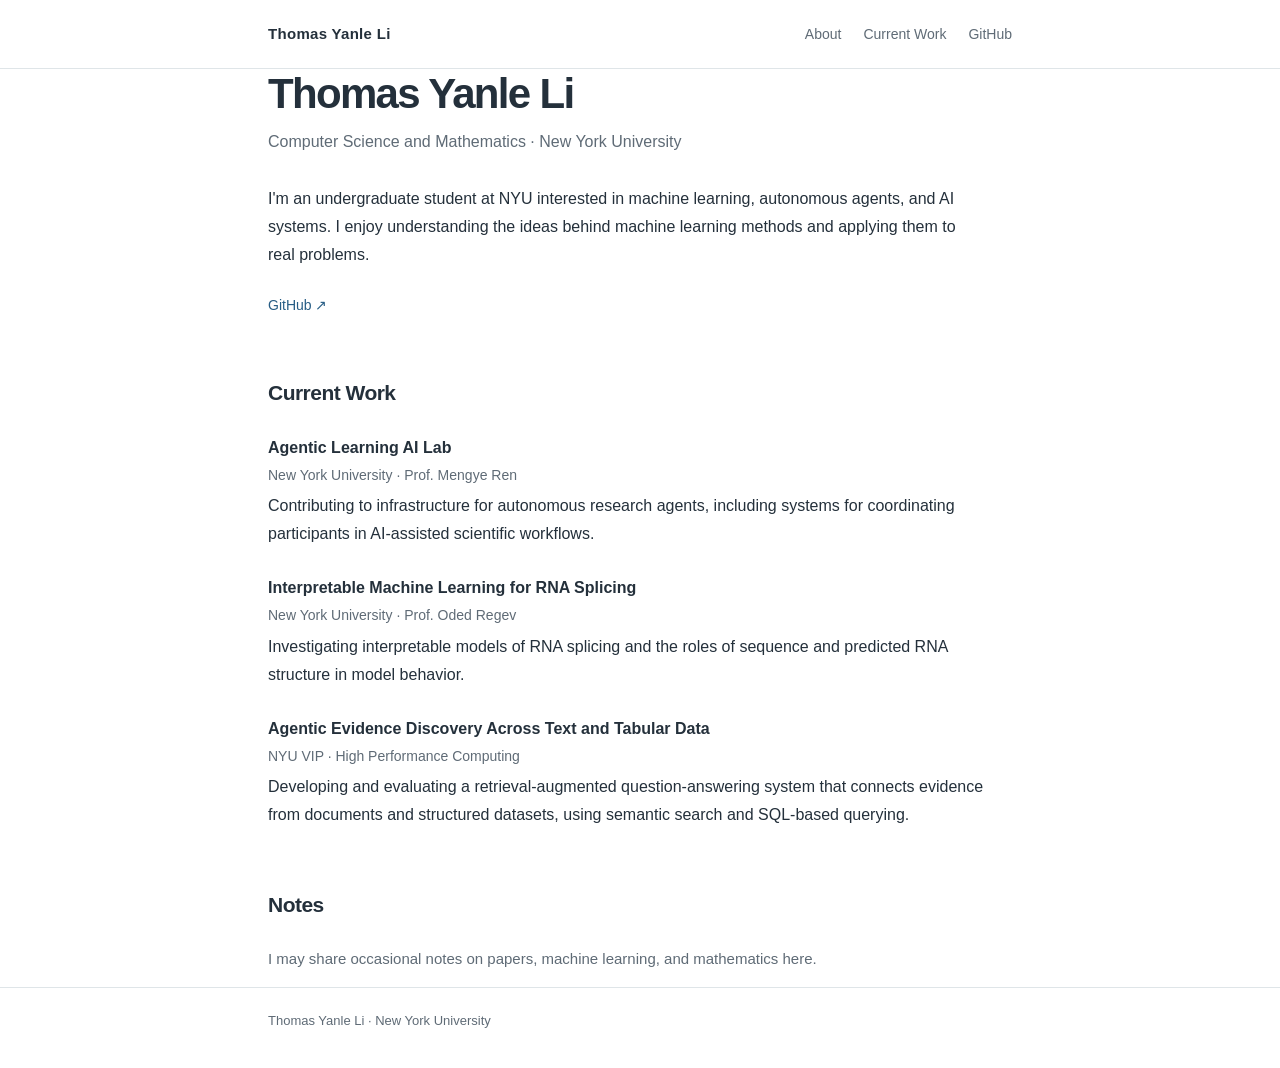
==== index.html @ ef01f73b "Add files via upload" ====
<!DOCTYPE html>
<html lang="en">
<head>
  <meta charset="utf-8">
  <meta name="viewport" content="width=device-width, initial-scale=1">
  <meta name="description" content="Thomas Yanle Li — Computer Science and Mathematics at New York University.">
  <title>Thomas Yanle Li</title>
  <style>
    :root { color-scheme: light; --ink: #24303b; --muted: #5f6b76; --line: #dfe5e8; --link: #275d85; --bg: #ffffff; }
    * { box-sizing: border-box; }
    html { scroll-behavior: smooth; }
    body { margin: 0; background: var(--bg); color: var(--ink); font: 16px/1.75 -apple-system, BlinkMacSystemFont, "Segoe UI", Roboto, Helvetica, Arial, sans-serif; }
    .container { max-width: 800px; padding: 0 28px; margin: 0 auto; }
    header { border-bottom: 1px solid var(--line); }
    header .container { display: flex; align-items: center; justify-content: space-between; gap: 20px; padding-top: 21px; padding-bottom: 21px; }
    .wordmark { font-size: 15px; color: var(--ink); font-weight: 650; text-decoration: none; letter-spacing: .02em; }
    nav { display: flex; align-items: center; gap: 22px; font-size: 14px; }
    nav a, a { color: var(--link); text-decoration: none; }
    nav a { color: var(--muted); }
    a:hover { text-decoration: underline; text-underline-offset: 3px; }
    main { padding-top: 70px; padding-bottom: 80px; }
    h1 { font-size: clamp(32px, 5vw, 42px); font-weight: 650; letter-spacing: -.04em; line-height: 1.2; margin: 0 0 8px; }
    .subtitle { color: var(--muted); margin: 0 0 29px; font-size: 16px; }
    .intro { max-width: 700px; margin: 0 0 15px; }
    .links { display: flex; flex-wrap: wrap; gap: 18px; font-size: 14px; margin-top: 24px; }
    section { margin-top: 58px; }
    h2 { font-size: 21px; font-weight: 650; letter-spacing: -.025em; margin: 0 0 22px; }
    .item { margin-bottom: 26px; }
    .item-title { font-size: 16px; font-weight: 650; margin-bottom: 0; }
    .item-meta { color: var(--muted); font-size: 14px; margin: 1px 0 5px; }
    .item p:last-child { margin-top: 5px; margin-bottom: 0; }
    .notes { color: var(--muted); font-size: 15px; }
    footer { border-top: 1px solid var(--line); padding: 22px 0 35px; font-size: 13px; color: var(--muted); }
    @media (max-width: 570px) { header .container { align-items: flex-start; flex-direction: column; gap: 8px; } main { padding-top: 47px; } section { margin-top: 45px; } }
  </style>
</head>
<body>
  <header>
    <div class="container">
      <a class="wordmark" href="/">Thomas Yanle Li</a>
      <nav aria-label="Primary navigation">
        <a href="#about">About</a>
        <a href="#work">Current Work</a>
        <a href="https://github.com/thomaslylyll" target="_blank" rel="noopener noreferrer">GitHub</a>
      </nav>
    </div>
  </header>

  <main class="container">
    <section id="about" style="margin-top: 0;">
      <h1>Thomas Yanle Li</h1>
      <p class="subtitle">Computer Science and Mathematics · New York University</p>
      <p class="intro">I'm an undergraduate student at NYU interested in machine learning, autonomous agents, and AI systems. I enjoy understanding the ideas behind machine learning methods and applying them to real problems.</p>
      <div class="links">
        <a href="https://github.com/thomaslylyll" target="_blank" rel="noopener noreferrer">GitHub ↗</a>
        <!-- Once you upload a PDF named cv.pdf to this repository, uncomment the next line. -->
        <!-- <a href="cv.pdf">CV ↗</a> -->
        <!-- Replace with your public email address and uncomment if you want an email link. -->
        <!-- <a href="mailto:YOUR_EMAIL@example.com">Email ↗</a> -->
      </div>
    </section>

    <section id="work" aria-labelledby="work-heading">
      <h2 id="work-heading">Current Work</h2>

      <div class="item">
        <div class="item-title">Agentic Learning AI Lab</div>
        <div class="item-meta">New York University · Prof. Mengye Ren</div>
        <p>Contributing to infrastructure for autonomous research agents, including systems for coordinating participants in AI-assisted scientific workflows.</p>
      </div>

      <div class="item">
        <div class="item-title">Interpretable Machine Learning for RNA Splicing</div>
        <div class="item-meta">New York University · Prof. Oded Regev</div>
        <p>Investigating interpretable models of RNA splicing and the roles of sequence and predicted RNA structure in model behavior.</p>
      </div>

      <div class="item">
        <div class="item-title">Agentic Evidence Discovery Across Text and Tabular Data</div>
        <div class="item-meta">NYU VIP · High Performance Computing</div>
        <p>Developing and evaluating a retrieval-augmented question-answering system that connects evidence from documents and structured datasets, using semantic search and SQL-based querying.</p>
      </div>
    </section>

    <section id="notes" aria-labelledby="notes-heading">
      <h2 id="notes-heading">Notes</h2>
      <p class="notes">I may share occasional notes on papers, machine learning, and mathematics here.</p>
    </section>
  </main>

  <footer>
    <div class="container">Thomas Yanle Li · New York University</div>
  </footer>
</body>
</html>
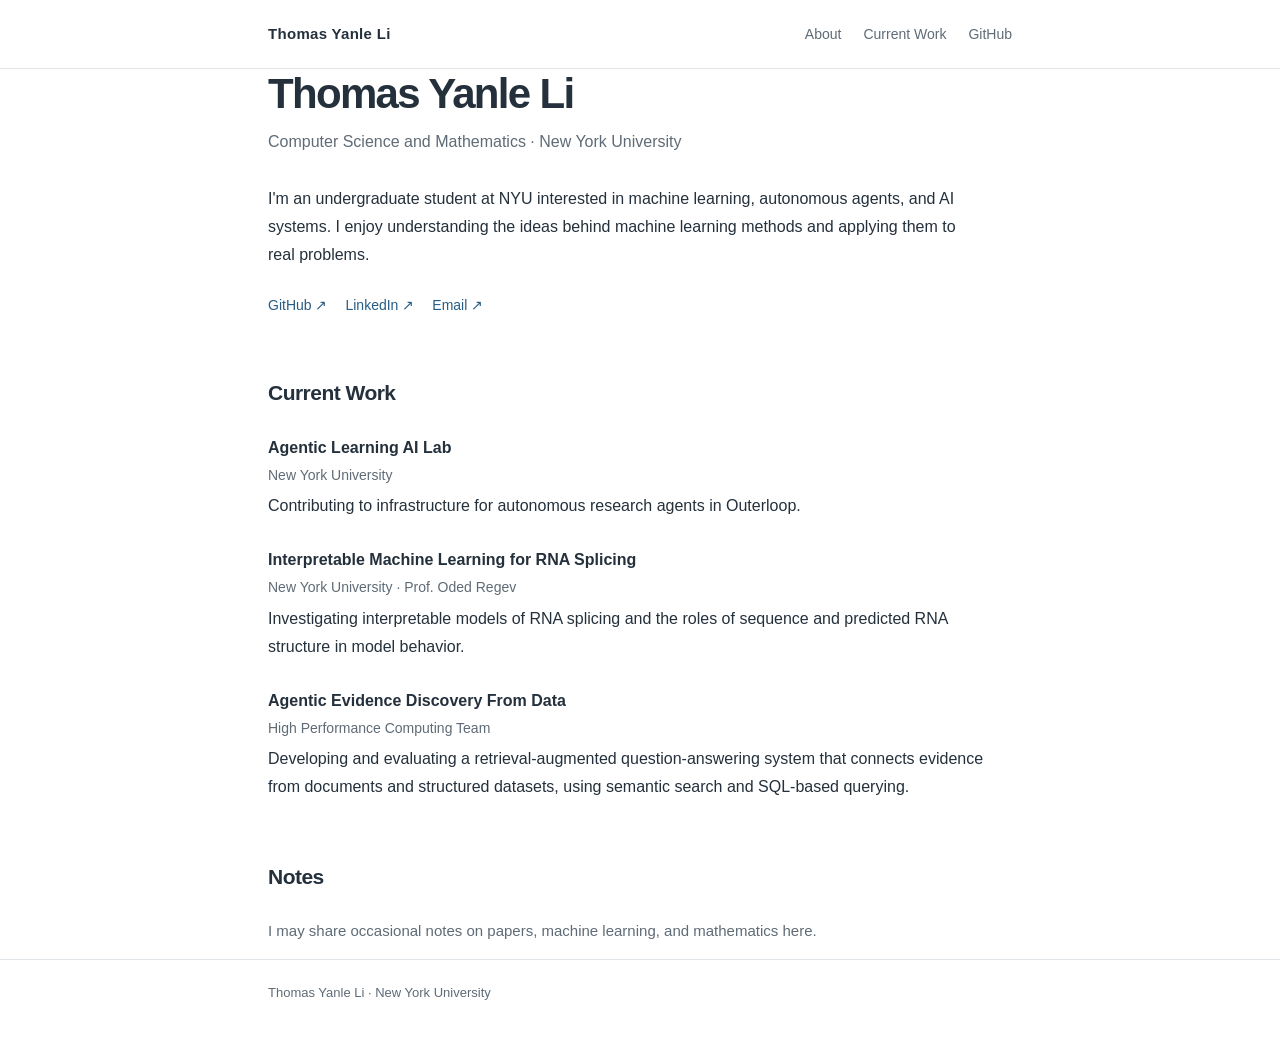
==== commit eb75fc8d: "Update Profile Links" ====
--- a/index.html
+++ b/index.html
@@ -41,7 +41,7 @@
       <nav aria-label="Primary navigation">
         <a href="#about">About</a>
         <a href="#work">Current Work</a>
-        <a href="https://github.com/thomaslylyll" target="_blank" rel="noopener noreferrer">GitHub</a>
+        <a href="https://github.com/log2718" target="_blank" rel="noopener noreferrer">GitHub</a>
       </nav>
     </div>
   </header>
@@ -53,10 +53,10 @@
       <p class="intro">I'm an undergraduate student at NYU interested in machine learning, autonomous agents, and AI systems. I enjoy understanding the ideas behind machine learning methods and applying them to real problems.</p>
       <div class="links">
         <a href="https://github.com/thomaslylyll" target="_blank" rel="noopener noreferrer">GitHub ↗</a>
+        <a href="https://www.linkedin.com/in/yanle-li-446491326/" target="_blank" rel="noopener noreferrer">LinkedIn ↗</a>
         <!-- Once you upload a PDF named cv.pdf to this repository, uncomment the next line. -->
         <!-- <a href="cv.pdf">CV ↗</a> -->
-        <!-- Replace with your public email address and uncomment if you want an email link. -->
-        <!-- <a href="mailto:YOUR_EMAIL@example.com">Email ↗</a> -->
+        <a href="mailto:yl12316@nyu.edu">Email ↗</a>
       </div>
     </section>
 
@@ -65,8 +65,8 @@
 
       <div class="item">
         <div class="item-title">Agentic Learning AI Lab</div>
-        <div class="item-meta">New York University · Prof. Mengye Ren</div>
-        <p>Contributing to infrastructure for autonomous research agents, including systems for coordinating participants in AI-assisted scientific workflows.</p>
+        <div class="item-meta">New York University</div>
+        <p>Contributing to infrastructure for autonomous research agents in Outerloop.</p>
       </div>
 
       <div class="item">
@@ -76,8 +76,8 @@
       </div>
 
       <div class="item">
-        <div class="item-title">Agentic Evidence Discovery Across Text and Tabular Data</div>
-        <div class="item-meta">NYU VIP · High Performance Computing</div>
+        <div class="item-title">Agentic Evidence Discovery From Data</div>
+        <div class="item-meta">High Performance Computing Team</div>
         <p>Developing and evaluating a retrieval-augmented question-answering system that connects evidence from documents and structured datasets, using semantic search and SQL-based querying.</p>
       </div>
     </section>
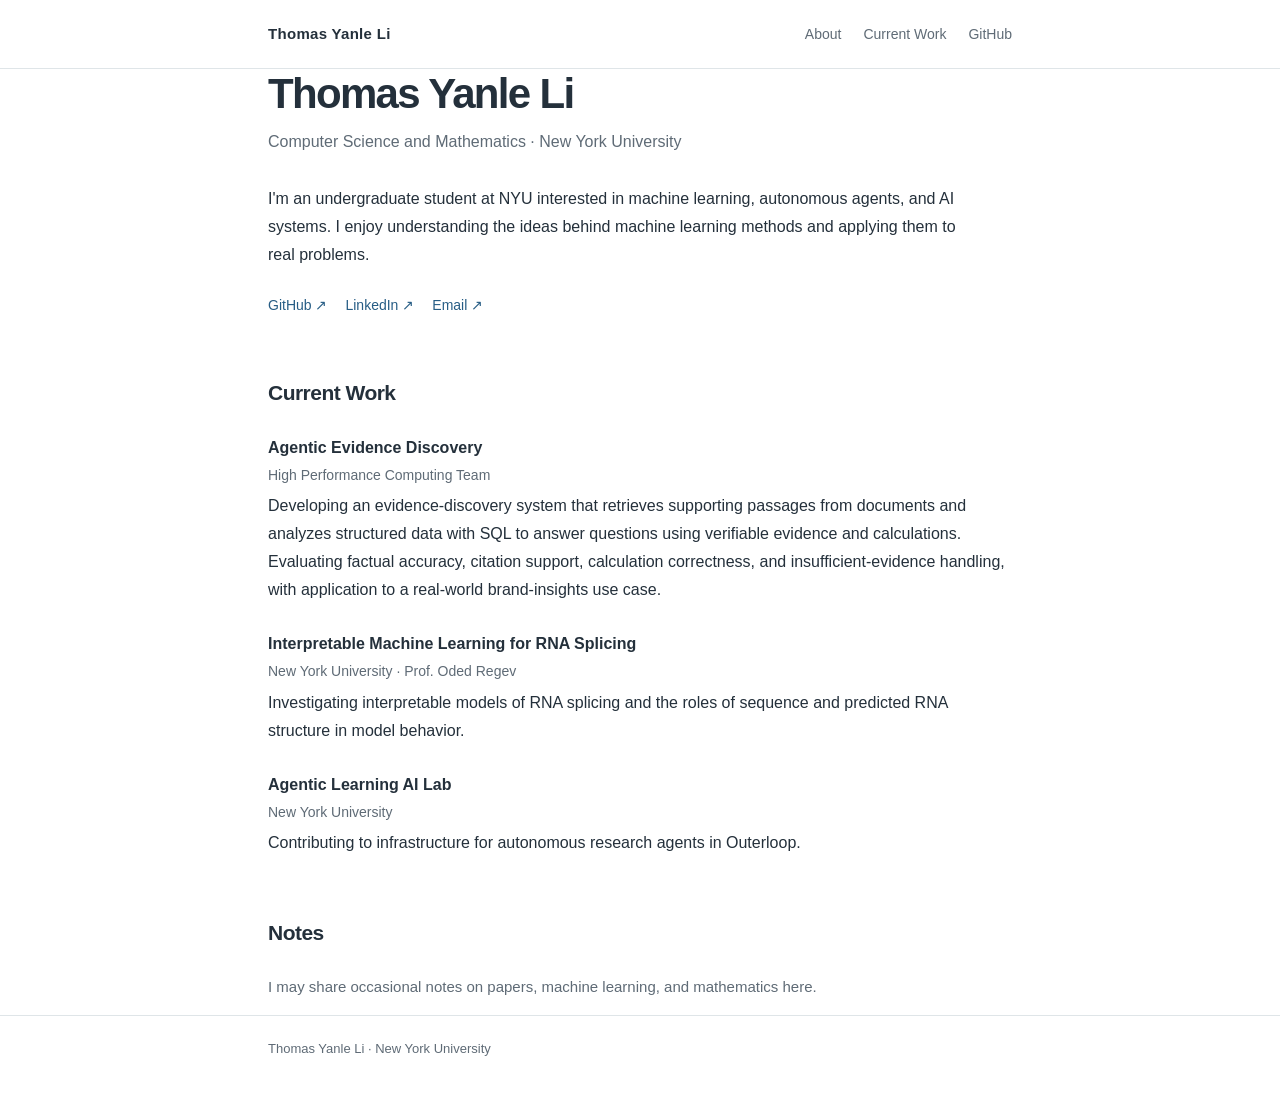
==== commit 869e9c06: "Update project details in index.html" ====
--- a/index.html
+++ b/index.html
@@ -64,9 +64,10 @@
       <h2 id="work-heading">Current Work</h2>
 
       <div class="item">
-        <div class="item-title">Agentic Learning AI Lab</div>
-        <div class="item-meta">New York University</div>
-        <p>Contributing to infrastructure for autonomous research agents in Outerloop.</p>
+        <div class="item-title">Agentic Evidence Discovery</div>
+        <div class="item-meta">High Performance Computing Team</div>
+        <p>Developing an evidence-discovery system that retrieves supporting passages from documents and analyzes structured data with SQL to answer questions using verifiable evidence and calculations. 
+          Evaluating factual accuracy, citation support, calculation correctness, and insufficient-evidence handling, with application to a real-world brand-insights use case.</p>
       </div>
 
       <div class="item">
@@ -76,9 +77,9 @@
       </div>
 
       <div class="item">
-        <div class="item-title">Agentic Evidence Discovery From Data</div>
-        <div class="item-meta">High Performance Computing Team</div>
-        <p>Developing and evaluating a retrieval-augmented question-answering system that connects evidence from documents and structured datasets, using semantic search and SQL-based querying.</p>
+        <div class="item-title">Agentic Learning AI Lab</div>
+        <div class="item-meta">New York University</div>
+        <p>Contributing to infrastructure for autonomous research agents in Outerloop.</p>
       </div>
     </section>
 
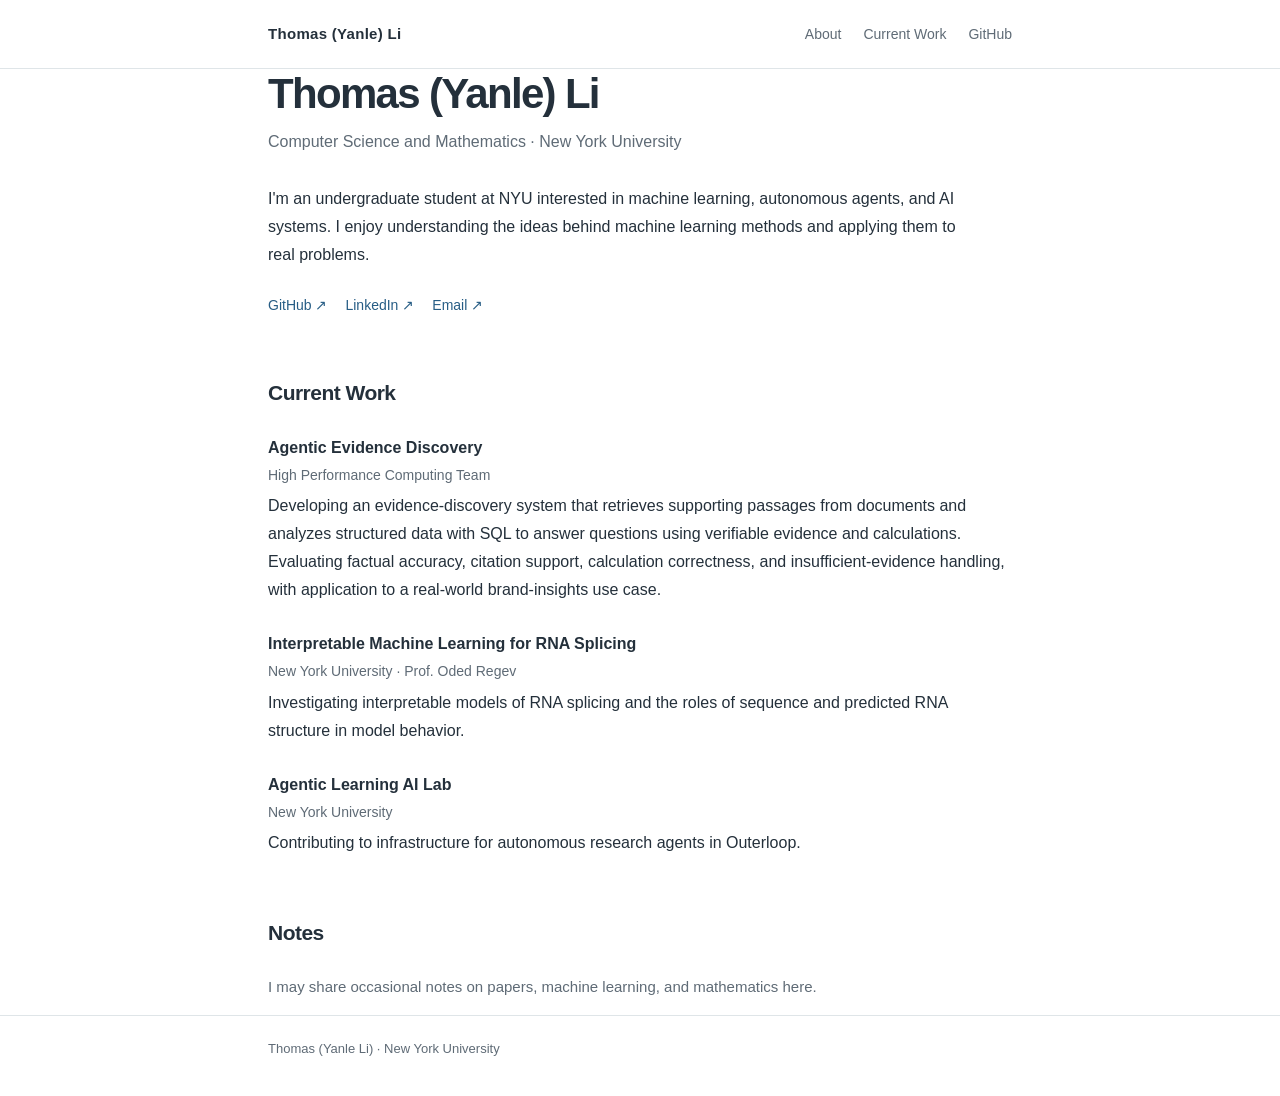
==== commit 1ee5de6c: "add notes structure" ====
--- a/index.html
+++ b/index.html
@@ -3,8 +3,8 @@
 <head>
   <meta charset="utf-8">
   <meta name="viewport" content="width=device-width, initial-scale=1">
-  <meta name="description" content="Thomas Yanle Li — Computer Science and Mathematics at New York University.">
-  <title>Thomas Yanle Li</title>
+  <meta name="description" content="Thomas (Yanle Li) — Computer Science and Mathematics at New York University.">
+  <title>Thomas (Yanle Li)</title>
   <style>
     :root { color-scheme: light; --ink: #24303b; --muted: #5f6b76; --line: #dfe5e8; --link: #275d85; --bg: #ffffff; }
     * { box-sizing: border-box; }
@@ -37,7 +37,7 @@
 <body>
   <header>
     <div class="container">
-      <a class="wordmark" href="/">Thomas Yanle Li</a>
+      <a class="wordmark" href="/">Thomas (Yanle) Li</a>
       <nav aria-label="Primary navigation">
         <a href="#about">About</a>
         <a href="#work">Current Work</a>
@@ -48,13 +48,12 @@
 
   <main class="container">
     <section id="about" style="margin-top: 0;">
-      <h1>Thomas Yanle Li</h1>
+      <h1>Thomas (Yanle) Li</h1>
       <p class="subtitle">Computer Science and Mathematics · New York University</p>
       <p class="intro">I'm an undergraduate student at NYU interested in machine learning, autonomous agents, and AI systems. I enjoy understanding the ideas behind machine learning methods and applying them to real problems.</p>
       <div class="links">
         <a href="https://github.com/thomaslylyll" target="_blank" rel="noopener noreferrer">GitHub ↗</a>
         <a href="https://www.linkedin.com/in/yanle-li-446491326/" target="_blank" rel="noopener noreferrer">LinkedIn ↗</a>
-        <!-- Once you upload a PDF named cv.pdf to this repository, uncomment the next line. -->
         <!-- <a href="cv.pdf">CV ↗</a> -->
         <a href="mailto:yl12316@nyu.edu">Email ↗</a>
       </div>
@@ -90,7 +89,7 @@
   </main>
 
   <footer>
-    <div class="container">Thomas Yanle Li · New York University</div>
+    <div class="container">Thomas (Yanle Li) · New York University</div>
   </footer>
 </body>
 </html>
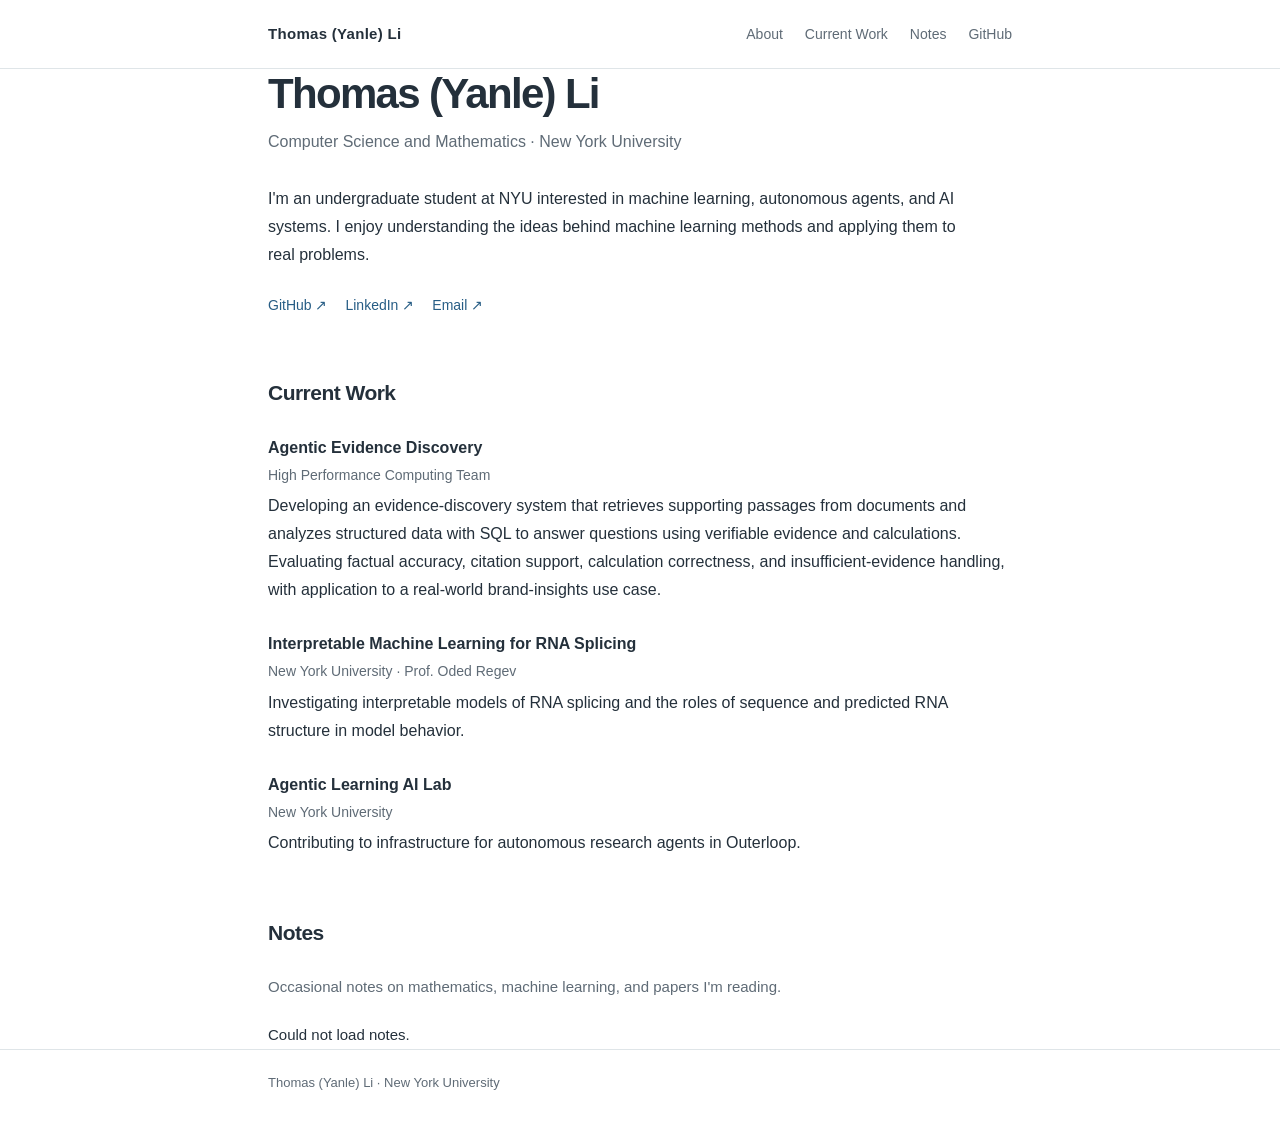
==== commit d3bf9adc: "added notes rendering" ====
--- a/index.html
+++ b/index.html
@@ -3,8 +3,9 @@
 <head>
   <meta charset="utf-8">
   <meta name="viewport" content="width=device-width, initial-scale=1">
-  <meta name="description" content="Thomas (Yanle Li) — Computer Science and Mathematics at New York University.">
-  <title>Thomas (Yanle Li)</title>
+  <meta name="description" content="Thomas (Yanle) Li — Computer Science and Mathematics at New York University.">
+  <title>Thomas (Yanle) Li</title>
+  <script src="notes.js" defer></script>
   <style>
     :root { color-scheme: light; --ink: #24303b; --muted: #5f6b76; --line: #dfe5e8; --link: #275d85; --bg: #ffffff; }
     * { box-sizing: border-box; }
@@ -30,6 +31,11 @@
     .item-meta { color: var(--muted); font-size: 14px; margin: 1px 0 5px; }
     .item p:last-child { margin-top: 5px; margin-bottom: 0; }
     .notes { color: var(--muted); font-size: 15px; }
+    .note-tree { margin: 22px 0 0; padding: 0; list-style: none; font-size: 15px; }
+    .note-tree ul { margin: 5px 0 0; padding-left: 25px; }
+    .note-tree li { margin: 5px 0; overflow-wrap: anywhere; }
+    .note-folder { color: var(--muted); }
+    .note-tree > li > .note-folder { color: var(--ink); font-weight: 650; }
     footer { border-top: 1px solid var(--line); padding: 22px 0 35px; font-size: 13px; color: var(--muted); }
     @media (max-width: 570px) { header .container { align-items: flex-start; flex-direction: column; gap: 8px; } main { padding-top: 47px; } section { margin-top: 45px; } }
   </style>
@@ -41,7 +47,8 @@
       <nav aria-label="Primary navigation">
         <a href="#about">About</a>
         <a href="#work">Current Work</a>
-        <a href="https://github.com/log2718" target="_blank" rel="noopener noreferrer">GitHub</a>
+        <a href="#notes">Notes</a>
+        <a href="https://github.com/thomaslylyll" target="_blank" rel="noopener noreferrer">GitHub</a>
       </nav>
     </div>
   </header>
@@ -65,7 +72,7 @@
       <div class="item">
         <div class="item-title">Agentic Evidence Discovery</div>
         <div class="item-meta">High Performance Computing Team</div>
-        <p>Developing an evidence-discovery system that retrieves supporting passages from documents and analyzes structured data with SQL to answer questions using verifiable evidence and calculations. 
+        <p>Developing an evidence-discovery system that retrieves supporting passages from documents and analyzes structured data with SQL to answer questions using verifiable evidence and calculations.
           Evaluating factual accuracy, citation support, calculation correctness, and insufficient-evidence handling, with application to a real-world brand-insights use case.</p>
       </div>
 
@@ -84,12 +91,13 @@
 
     <section id="notes" aria-labelledby="notes-heading">
       <h2 id="notes-heading">Notes</h2>
-      <p class="notes">I may share occasional notes on papers, machine learning, and mathematics here.</p>
+      <p class="notes">Occasional notes on mathematics, machine learning, and papers I'm reading.</p>
+      <ul class="note-tree" id="note-tree"></ul>
     </section>
   </main>
 
   <footer>
-    <div class="container">Thomas (Yanle Li) · New York University</div>
+    <div class="container">Thomas (Yanle) Li · New York University</div>
   </footer>
 </body>
 </html>
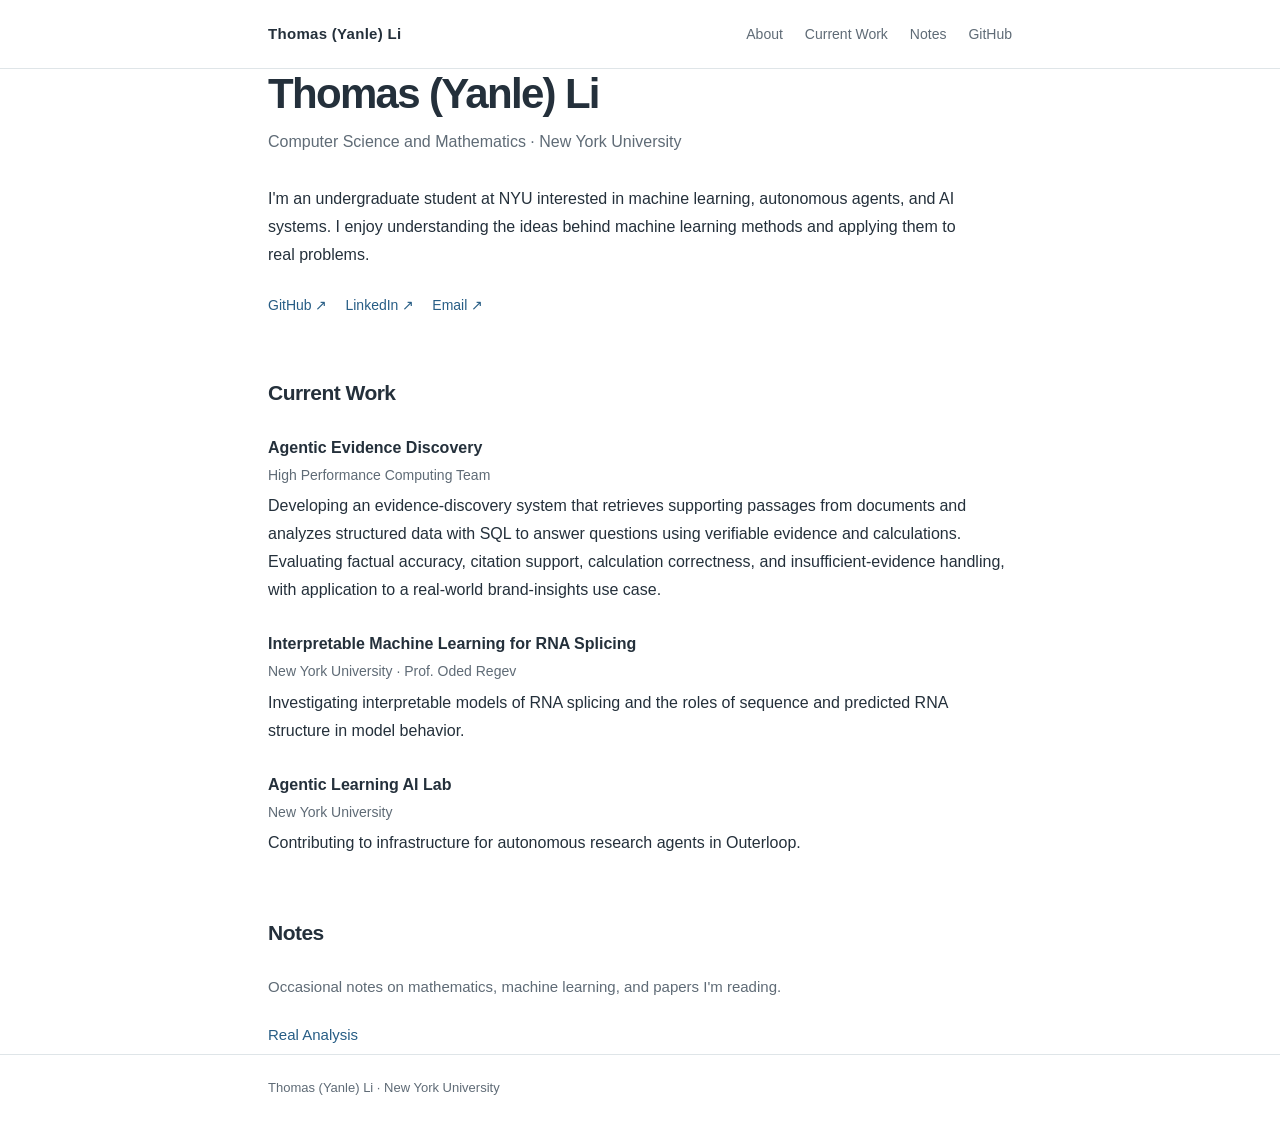
==== commit b0986f17: "analysis notes up to uniform continuity" ====
--- a/index.html
+++ b/index.html
@@ -5,7 +5,6 @@
   <meta name="viewport" content="width=device-width, initial-scale=1">
   <meta name="description" content="Thomas (Yanle) Li — Computer Science and Mathematics at New York University.">
   <title>Thomas (Yanle) Li</title>
-  <script src="notes.js" defer></script>
   <style>
     :root { color-scheme: light; --ink: #24303b; --muted: #5f6b76; --line: #dfe5e8; --link: #275d85; --bg: #ffffff; }
     * { box-sizing: border-box; }
@@ -34,8 +33,6 @@
     .note-tree { margin: 22px 0 0; padding: 0; list-style: none; font-size: 15px; }
     .note-tree ul { margin: 5px 0 0; padding-left: 25px; }
     .note-tree li { margin: 5px 0; overflow-wrap: anywhere; }
-    .note-folder { color: var(--muted); }
-    .note-tree > li > .note-folder { color: var(--ink); font-weight: 650; }
     footer { border-top: 1px solid var(--line); padding: 22px 0 35px; font-size: 13px; color: var(--muted); }
     @media (max-width: 570px) { header .container { align-items: flex-start; flex-direction: column; gap: 8px; } main { padding-top: 47px; } section { margin-top: 45px; } }
   </style>
@@ -92,7 +89,9 @@
     <section id="notes" aria-labelledby="notes-heading">
       <h2 id="notes-heading">Notes</h2>
       <p class="notes">Occasional notes on mathematics, machine learning, and papers I'm reading.</p>
-      <ul class="note-tree" id="note-tree"></ul>
+      <ul class="note-tree">
+        <li><a href="notes/Real%20Analysis/">Real Analysis</a></li>
+      </ul>
     </section>
   </main>
 
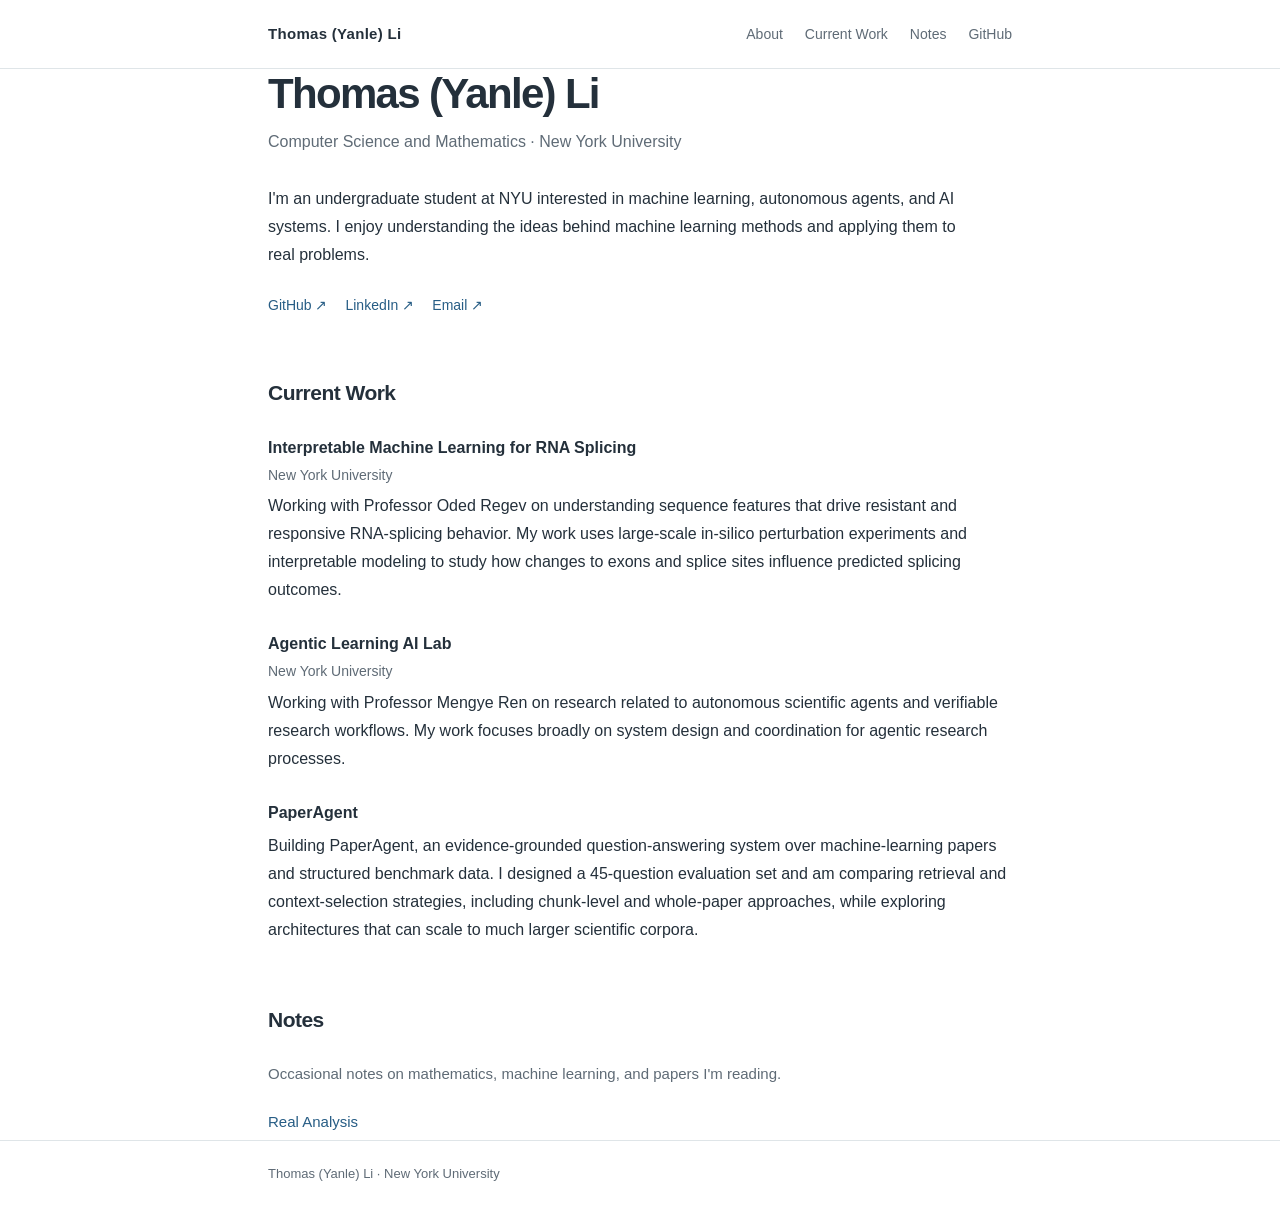
==== commit b73a586d: "update description" ====
--- a/index.html
+++ b/index.html
@@ -67,22 +67,20 @@
       <h2 id="work-heading">Current Work</h2>
 
       <div class="item">
-        <div class="item-title">Agentic Evidence Discovery</div>
-        <div class="item-meta">High Performance Computing Team</div>
-        <p>Developing an evidence-discovery system that retrieves supporting passages from documents and analyzes structured data with SQL to answer questions using verifiable evidence and calculations.
-          Evaluating factual accuracy, citation support, calculation correctness, and insufficient-evidence handling, with application to a real-world brand-insights use case.</p>
-      </div>
-
-      <div class="item">
         <div class="item-title">Interpretable Machine Learning for RNA Splicing</div>
-        <div class="item-meta">New York University · Prof. Oded Regev</div>
-        <p>Investigating interpretable models of RNA splicing and the roles of sequence and predicted RNA structure in model behavior.</p>
+        <div class="item-meta">New York University</div>
+        <p>Working with Professor Oded Regev on understanding sequence features that drive resistant and responsive RNA-splicing behavior. My work uses large-scale in-silico perturbation experiments and interpretable modeling to study how changes to exons and splice sites influence predicted splicing outcomes.</p>
       </div>
 
       <div class="item">
         <div class="item-title">Agentic Learning AI Lab</div>
         <div class="item-meta">New York University</div>
-        <p>Contributing to infrastructure for autonomous research agents in Outerloop.</p>
+        <p>Working with Professor Mengye Ren on research related to autonomous scientific agents and verifiable research workflows. My work focuses broadly on system design and coordination for agentic research processes.</p>
+      </div>
+
+      <div class="item">
+        <div class="item-title">PaperAgent</div>
+        <p>Building PaperAgent, an evidence-grounded question-answering system over machine-learning papers and structured benchmark data. I designed a 45-question evaluation set and am comparing retrieval and context-selection strategies, including chunk-level and whole-paper approaches, while exploring architectures that can scale to much larger scientific corpora.</p>
       </div>
     </section>
 
